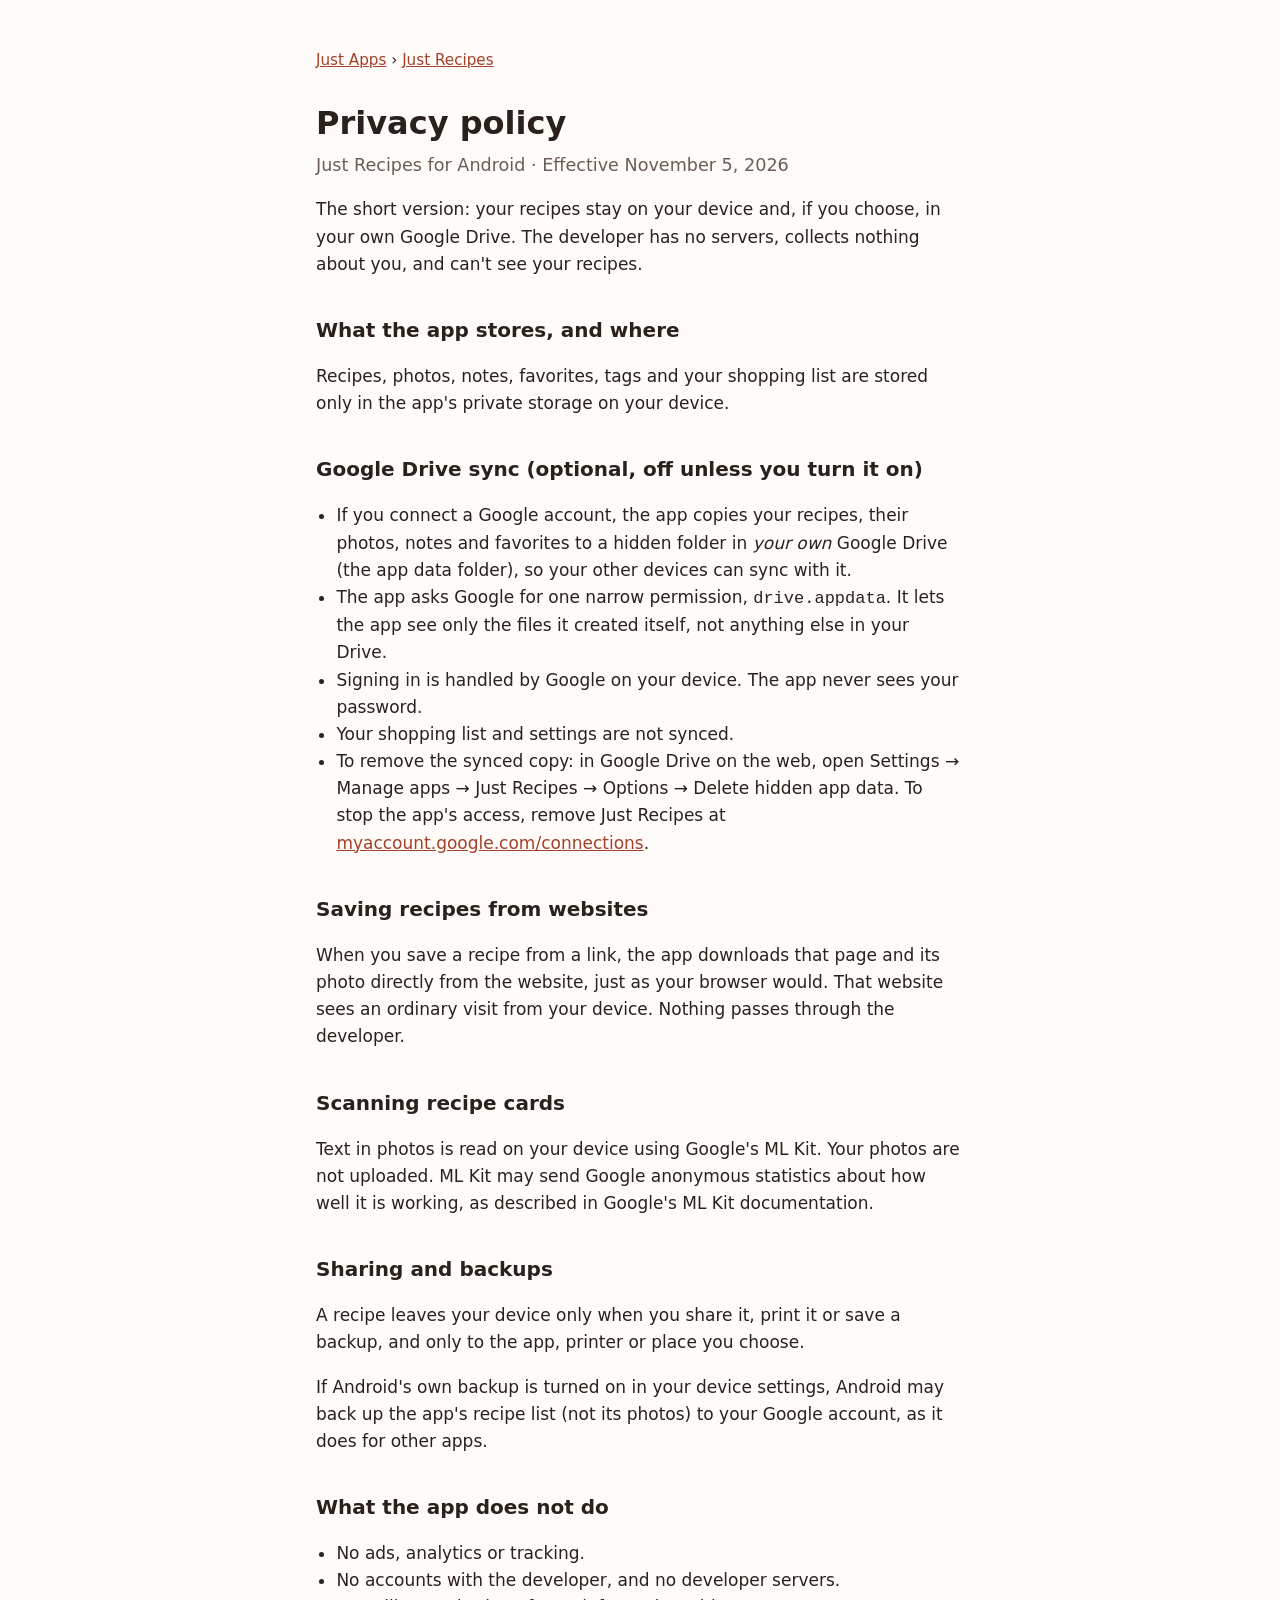
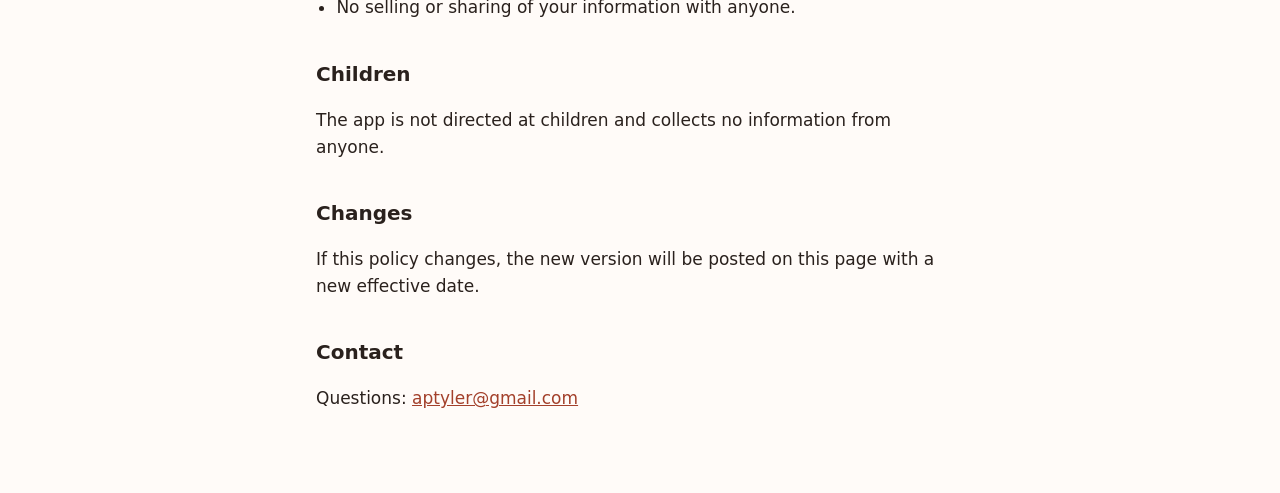
==== just-recipes/privacy.html @ 04c93ec7 "Add files via upload" ====
<!doctype html>
<html lang="en">
<head>
  <meta charset="utf-8">
  <meta name="viewport" content="width=device-width, initial-scale=1">
  <title>Just Recipes Privacy</title>
  <meta name="description" content="How the Just Recipes Android app handles your information.">
  <link rel="stylesheet" href="../style.css">
</head>
<body>
<main>
  <nav><a href="../">Just Apps</a> › <a href="./">Just Recipes</a></nav>
  <h1>Privacy policy</h1>
  <p class="lead">Just Recipes for Android · Effective November 5, 2026</p>

  <p>The short version: your recipes stay on your device and, if you choose, in your own Google Drive. The developer has no servers, collects nothing about you, and can't see your recipes.</p>

  <h2>What the app stores, and where</h2>
  <p>Recipes, photos, notes, favorites, tags and your shopping list are stored only in the app's private storage on your device.</p>

  <h2>Google Drive sync (optional, off unless you turn it on)</h2>
  <ul>
    <li>If you connect a Google account, the app copies your recipes, their photos, notes and favorites to a hidden folder in <em>your own</em> Google Drive (the app data folder), so your other devices can sync with it.</li>
    <li>The app asks Google for one narrow permission, <code>drive.appdata</code>. It lets the app see only the files it created itself, not anything else in your Drive.</li>
    <li>Signing in is handled by Google on your device. The app never sees your password.</li>
    <li>Your shopping list and settings are not synced.</li>
    <li>To remove the synced copy: in Google Drive on the web, open Settings → Manage apps → Just Recipes → Options → Delete hidden app data. To stop the app's access, remove Just Recipes at <a href="https://myaccount.google.com/connections">myaccount.google.com/connections</a>.</li>
  </ul>

  <h2>Saving recipes from websites</h2>
  <p>When you save a recipe from a link, the app downloads that page and its photo directly from the website, just as your browser would. That website sees an ordinary visit from your device. Nothing passes through the developer.</p>

  <h2>Scanning recipe cards</h2>
  <p>Text in photos is read on your device using Google's ML Kit. Your photos are not uploaded. ML Kit may send Google anonymous statistics about how well it is working, as described in Google's ML Kit documentation.</p>

  <h2>Sharing and backups</h2>
  <p>A recipe leaves your device only when you share it, print it or save a backup, and only to the app, printer or place you choose.</p>
  <p>If Android's own backup is turned on in your device settings, Android may back up the app's recipe list (not its photos) to your Google account, as it does for other apps.</p>

  <h2>What the app does not do</h2>
  <ul>
    <li>No ads, analytics or tracking.</li>
    <li>No accounts with the developer, and no developer servers.</li>
    <li>No selling or sharing of your information with anyone.</li>
  </ul>

  <h2>Children</h2>
  <p>The app is not directed at children and collects no information from anyone.</p>

  <h2>Changes</h2>
  <p>If this policy changes, the new version will be posted on this page with a new effective date.</p>

  <h2>Contact</h2>
  <p>Questions: <a href="mailto:aptyler@gmail.com">aptyler@gmail.com</a></p>
</main>
</body>
</html>
---- style.css ----
:root {
  --bg: #fffbf8;
  --text: #2a211d;
  --muted: #6b5d56;
  --accent: #a3402b;
  --card: #f5ebe5;
  --line: #e4d6ce;
}
@media (prefers-color-scheme: dark) {
  :root {
    --bg: #1c1715;
    --text: #f0e6e1;
    --muted: #b8a9a1;
    --accent: #f0937c;
    --card: #2a2320;
    --line: #3d3330;
  }
}
* { box-sizing: border-box; }
body {
  margin: 0;
  background: var(--bg);
  color: var(--text);
  font: 17px/1.6 system-ui, -apple-system, "Segoe UI", Roboto, sans-serif;
}
main { max-width: 680px; margin: 0 auto; padding: 48px 16px 64px; }
h1 { font-size: 2rem; line-height: 1.2; margin: 0 0 8px; }
h2 { font-size: 1.25rem; margin: 36px 0 8px; }
p, li { color: var(--text); }
.lead { color: var(--muted); font-size: 1.1rem; margin-top: 0; }
.small { color: var(--muted); font-size: 0.9rem; }
a { color: var(--accent); }
ul { padding-left: 1.2em; }
.card {
  display: block;
  background: var(--card);
  border: 1px solid var(--line);
  border-radius: 16px;
  padding: 20px 24px;
  margin: 16px 0;
  text-decoration: none;
  color: inherit;
}
.card strong { color: var(--accent); font-size: 1.15rem; }
nav { margin-bottom: 32px; font-size: 0.95rem; }
footer { margin-top: 48px; border-top: 1px solid var(--line); padding-top: 16px; }
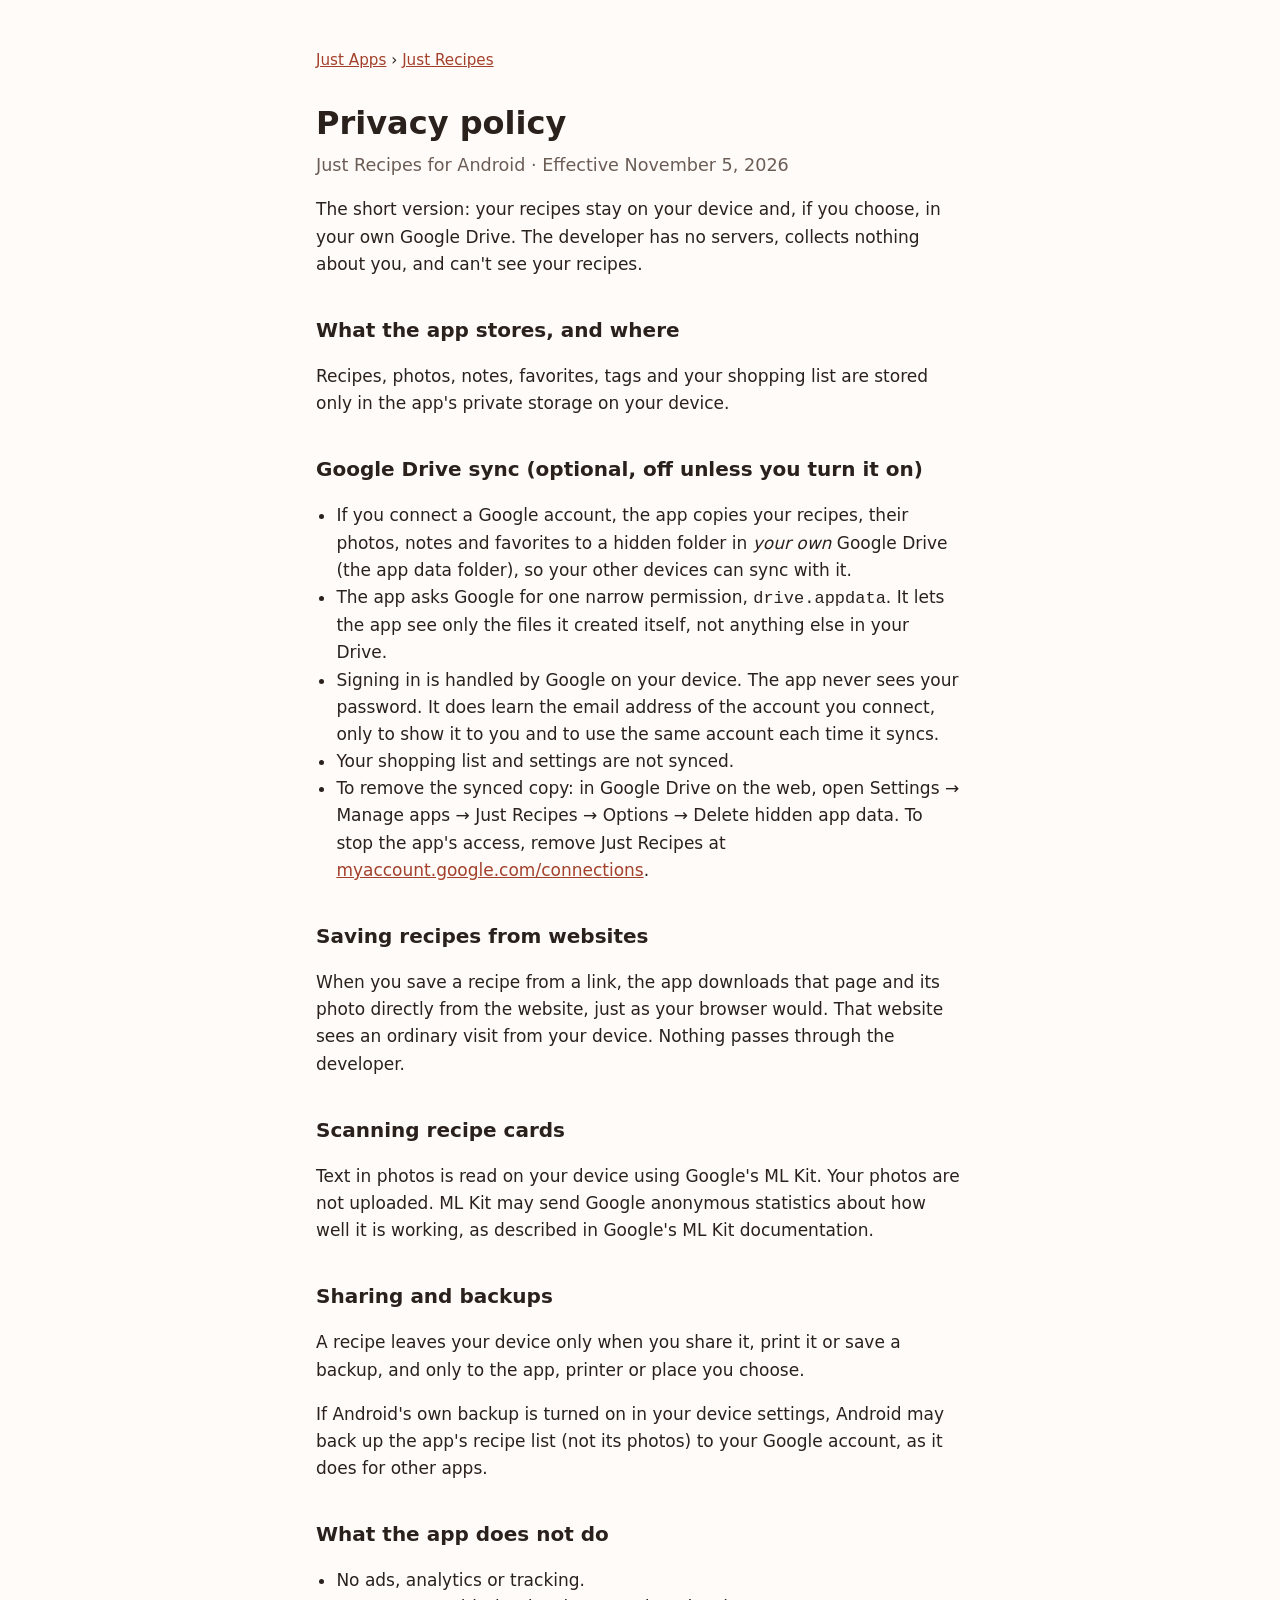
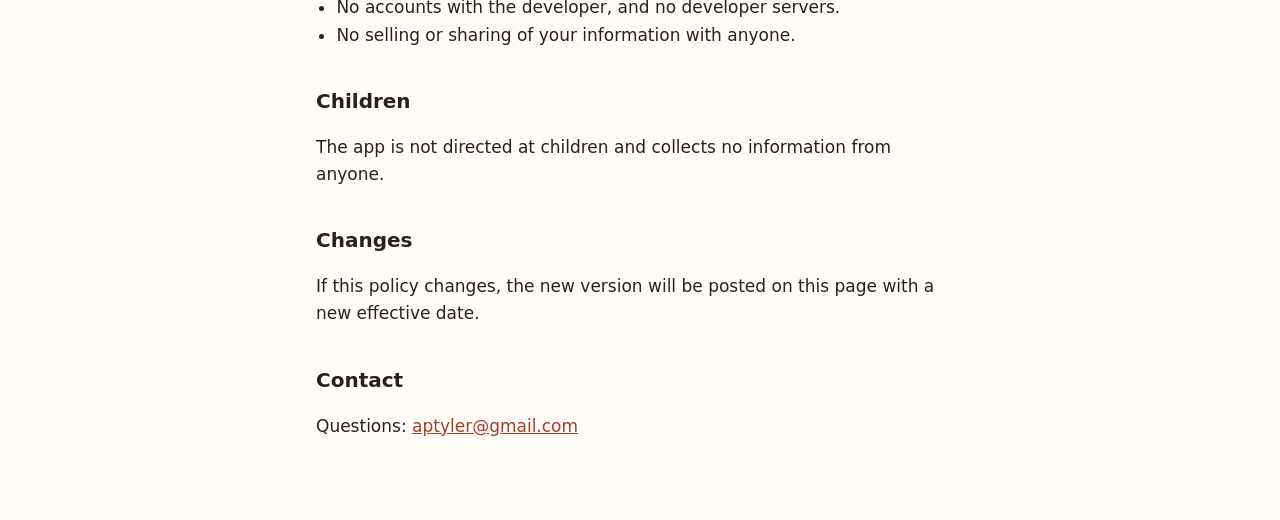
==== commit ab05633e: "Privacy: mention the connected account's email address" ====
--- a/just-recipes/privacy.html
+++ b/just-recipes/privacy.html
@@ -22,7 +22,7 @@
   <ul>
     <li>If you connect a Google account, the app copies your recipes, their photos, notes and favorites to a hidden folder in <em>your own</em> Google Drive (the app data folder), so your other devices can sync with it.</li>
     <li>The app asks Google for one narrow permission, <code>drive.appdata</code>. It lets the app see only the files it created itself, not anything else in your Drive.</li>
-    <li>Signing in is handled by Google on your device. The app never sees your password.</li>
+    <li>Signing in is handled by Google on your device. The app never sees your password. It does learn the email address of the account you connect, only to show it to you and to use the same account each time it syncs.</li>
     <li>Your shopping list and settings are not synced.</li>
     <li>To remove the synced copy: in Google Drive on the web, open Settings → Manage apps → Just Recipes → Options → Delete hidden app data. To stop the app's access, remove Just Recipes at <a href="https://myaccount.google.com/connections">myaccount.google.com/connections</a>.</li>
   </ul>
